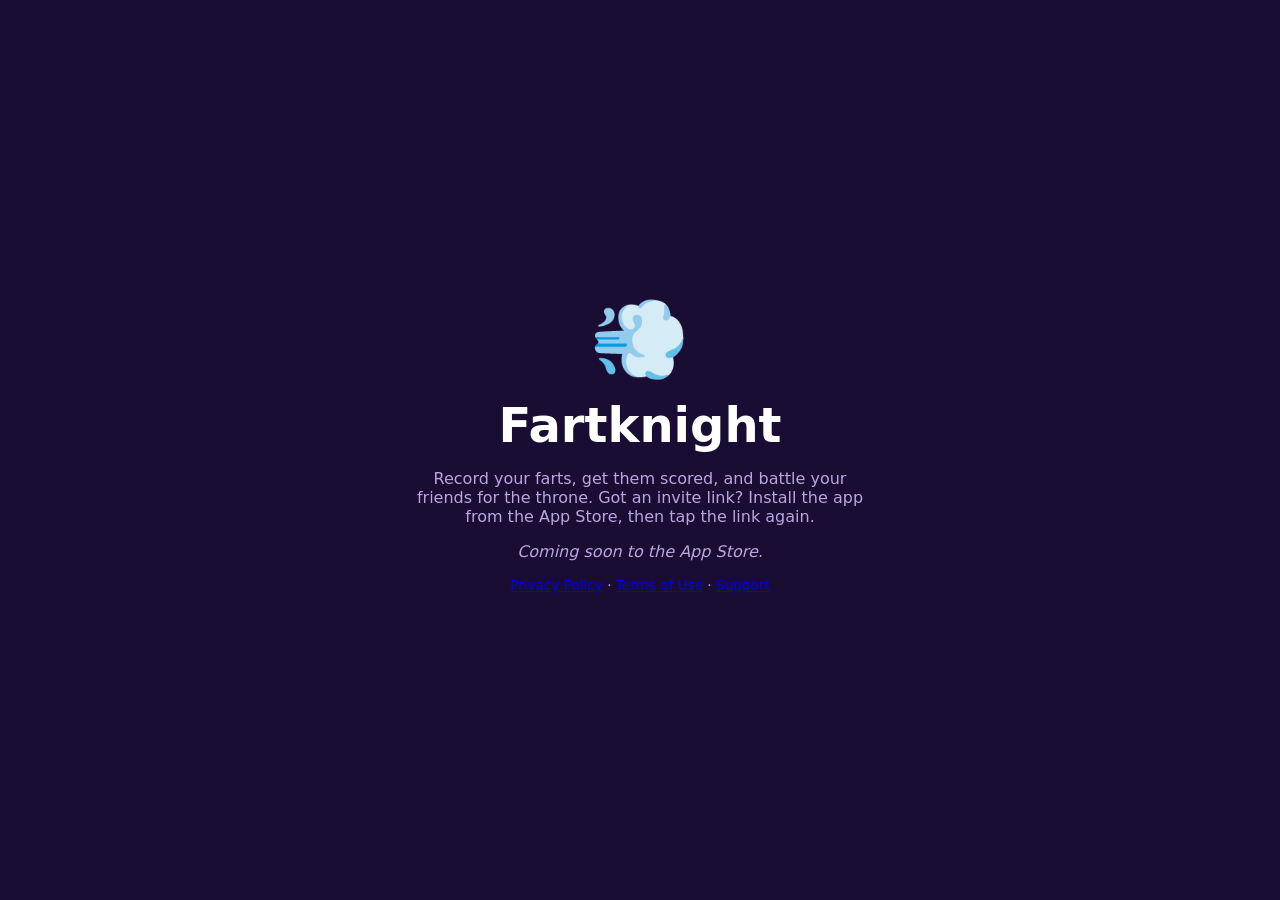
==== fartknight/index.html @ 28789a97 "feat: Fartknight app pages, AASA for universal links, invite 404 fallback - .well-known/apple-app-si" ====
<!DOCTYPE html>
<html lang="en">
<head>
  <meta charset="utf-8">
  <meta name="viewport" content="width=device-width, initial-scale=1">
  <title>Fartknight — Record. Score. Rule the Throne.</title>
  <style>
    body { font-family: -apple-system, system-ui, sans-serif; background: #1a0d33;
           color: #fff; display: grid; place-items: center; min-height: 100vh; margin: 0;
           text-align: center; }
    h1 { font-size: 3rem; margin: 0.2em; }
    p { color: #b8a6e0; max-width: 28rem; padding: 0 1rem; }
    .emoji { font-size: 5rem; }
  </style>
</head>
<body>
  <div>
    <div class="emoji">💨</div>
    <h1>Fartknight</h1>
    <p>Record your farts, get them scored, and battle your friends for the throne.
       Got an invite link? Install the app from the App Store, then tap the link again.</p>
    <p><em>Coming soon to the App Store.</em></p>
    <p style="font-size:0.85rem"><a href="/privacy.html">Privacy Policy</a> · <a href="/terms.html">Terms of Use</a> · <a href="mailto:pp@neatnet.tech">Support</a></p>
  </div>
</body>
</html>
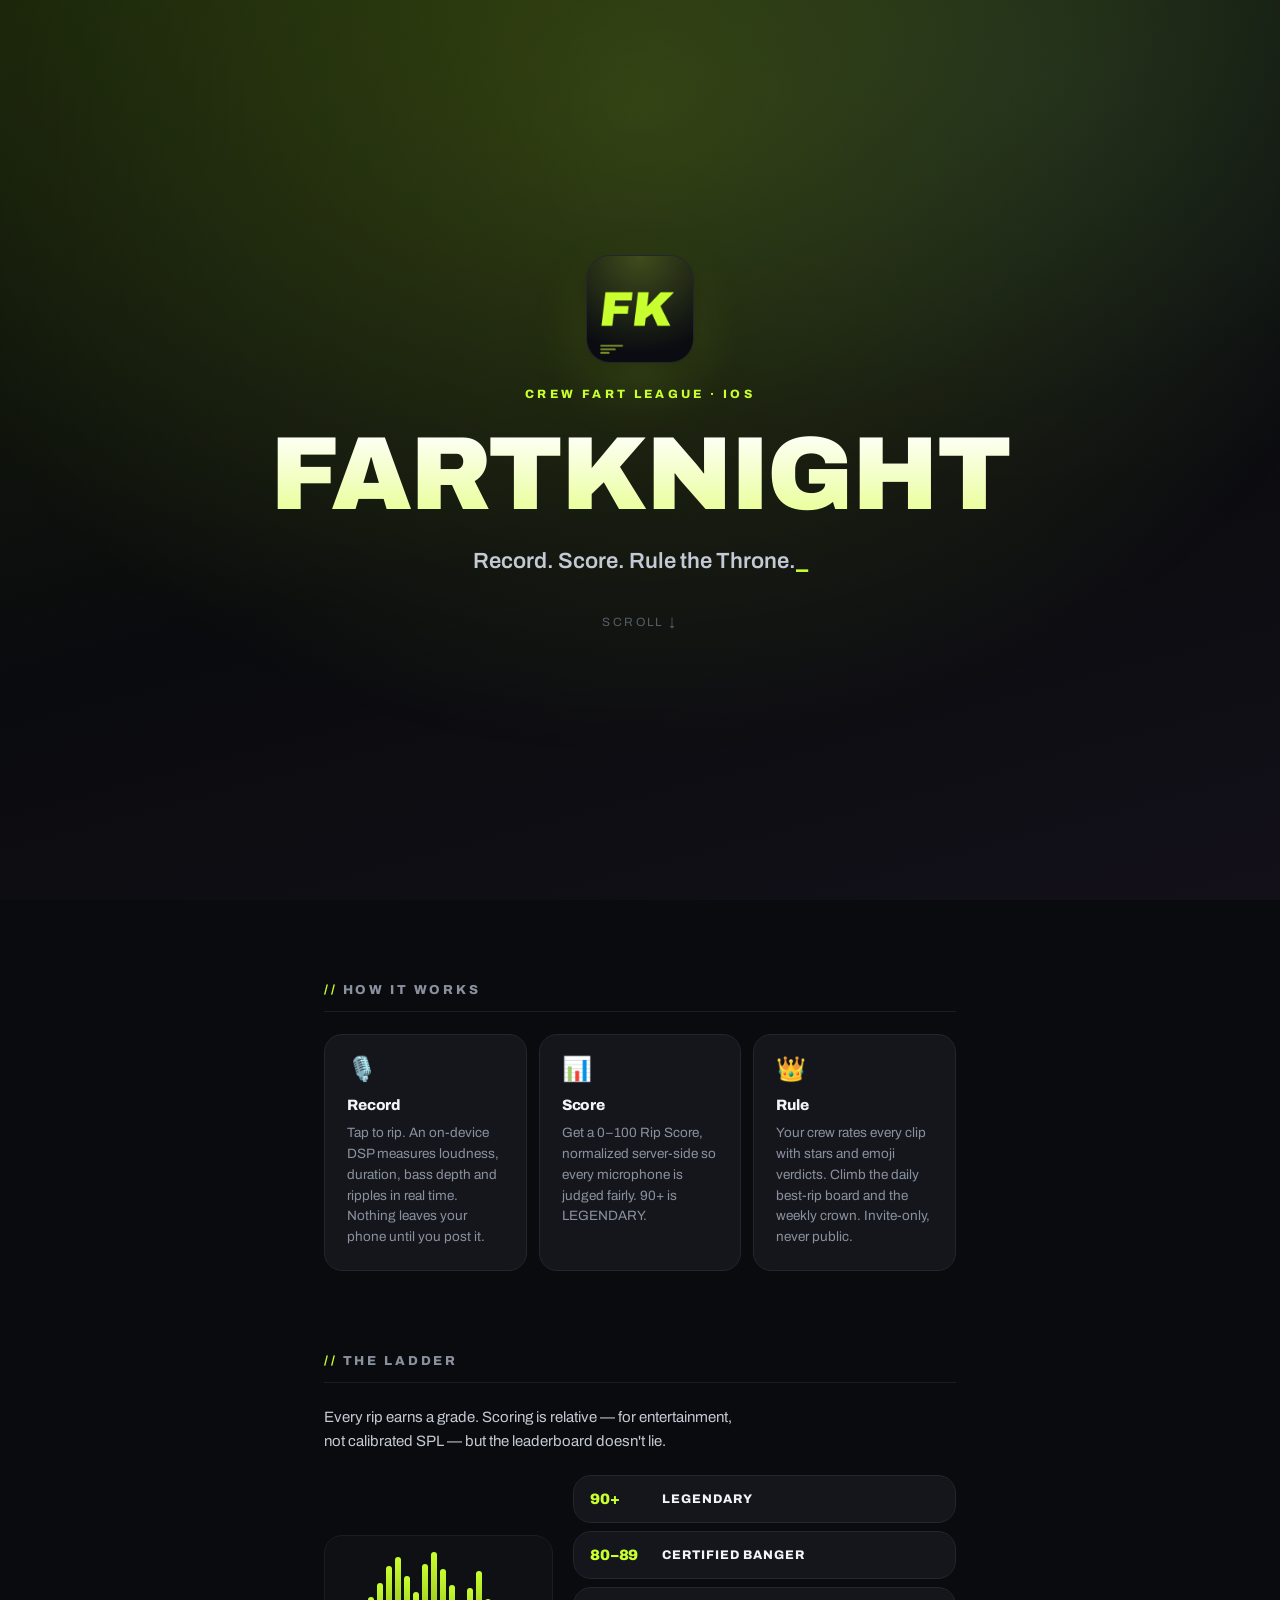
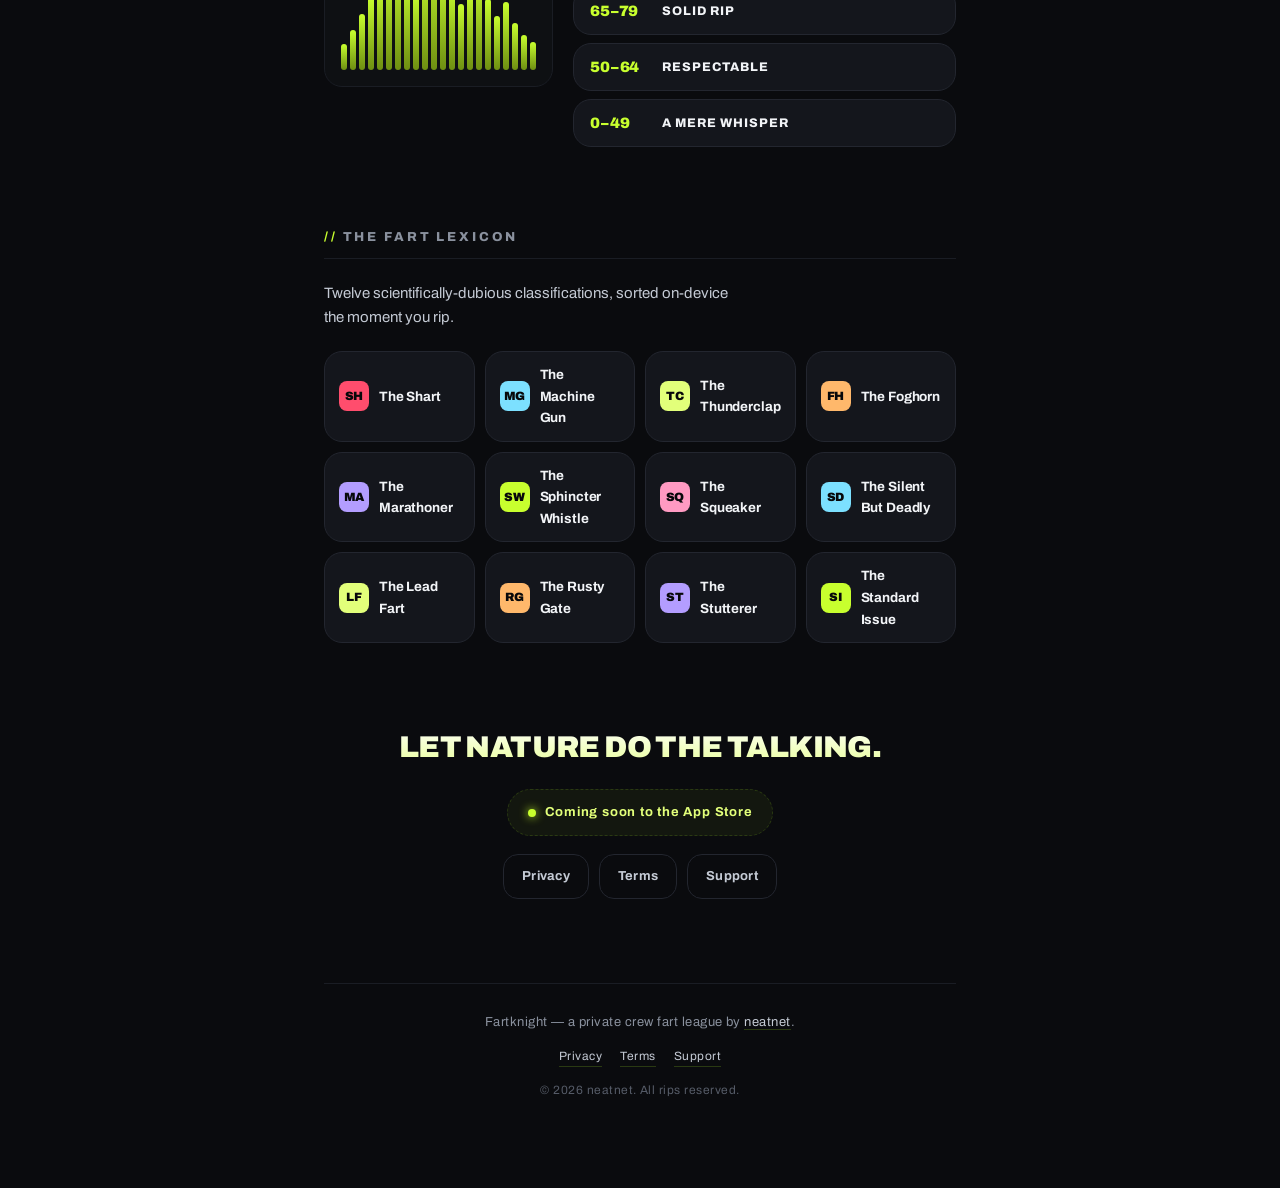
==== commit 7039efba: "feat(fartknight): shared tokens.css + elevated landing, unified legal shell - Extract design tokens " ====
--- a/fartknight/index.html
+++ b/fartknight/index.html
@@ -1,26 +1,278 @@
 <!DOCTYPE html>
 <html lang="en">
 <head>
-  <meta charset="utf-8">
-  <meta name="viewport" content="width=device-width, initial-scale=1">
-  <title>Fartknight — Record. Score. Rule the Throne.</title>
-  <style>
-    body { font-family: -apple-system, system-ui, sans-serif; background: #1a0d33;
-           color: #fff; display: grid; place-items: center; min-height: 100vh; margin: 0;
-           text-align: center; }
-    h1 { font-size: 3rem; margin: 0.2em; }
-    p { color: #b8a6e0; max-width: 28rem; padding: 0 1rem; }
-    .emoji { font-size: 5rem; }
-  </style>
+<meta charset="UTF-8" />
+<meta name="viewport" content="width=device-width, initial-scale=1.0" />
+<title>Fartknight — Record. Score. Rule the Throne.</title>
+<meta name="description" content="Fartknight — the crew fart league. Record it, score it, rule the throne. On-device DSP scoring, private crews, daily leaderboards. A neatnet app." />
+<link rel="canonical" href="https://neatnettech.github.io/fartknight/" />
+<meta property="og:title" content="Fartknight — Record. Score. Rule the Throne." />
+<meta property="og:description" content="The crew fart league. Private crews rate your clips while an on-device DSP + server scoring engine ranks the daily leaderboard." />
+<meta property="og:image" content="https://neatnettech.github.io/fartknight-icon.png" />
+<meta property="og:url" content="https://neatnettech.github.io/fartknight/" />
+<meta property="og:type" content="website" />
+<meta name="twitter:card" content="summary_large_image" />
+<meta name="twitter:title" content="Fartknight — Record. Score. Rule the Throne." />
+<meta name="twitter:description" content="The crew fart league. On-device DSP scoring, private crews, daily leaderboards. A neatnet app." />
+<meta name="twitter:image" content="https://neatnettech.github.io/fartknight-icon.png" />
+<link rel="preconnect" href="https://fonts.googleapis.com" />
+<link rel="preconnect" href="https://fonts.gstatic.com" crossorigin />
+<link href="https://fonts.googleapis.com/css2?family=Archivo:wght@400;500;600;700;800;900&display=swap" rel="stylesheet" />
+<link rel="stylesheet" href="tokens.css" />
+<link rel="icon" href="data:image/svg+xml,%3Csvg xmlns='http://www.w3.org/2000/svg' viewBox='0 0 100 100'%3E%3Crect width='100' height='100' rx='22' fill='%230A0B0E'/%3E%3Crect x='30' y='30' width='13' height='13' rx='2' fill='%23C8FF2E'/%3E%3Crect x='45' y='30' width='13' height='13' rx='2' fill='%23F2F4F7'/%3E%3Crect x='30' y='45' width='13' height='13' rx='2' fill='%23F2F4F7'/%3E%3Crect x='45' y='45' width='13' height='13' rx='2' fill='%23C8FF2E'/%3E%3Crect x='60' y='45' width='13' height='13' rx='2' fill='%23F2F4F7'/%3E%3C/svg%3E" />
+<link rel="apple-touch-icon" href="../fartknight-icon.png" />
+<style>
+  /* tokens, base reset, body backdrop, .glow, .kicker → tokens.css */
+  .wrap { position: relative; z-index: 1; max-width: 680px; margin: 0 auto; padding: 0 24px 88px; }
+
+  /* ── hero ── */
+  header {
+    min-height: 100vh;
+    display: flex; flex-direction: column;
+    align-items: center; justify-content: center;
+    text-align: center; gap: 22px; padding: 64px 0;
+  }
+  .appicon {
+    width: 108px; height: 108px; border-radius: 24px; display: block;
+    border: 1px solid var(--border);
+    box-shadow: 0 24px 70px -22px rgba(200,255,46,.35), 0 8px 24px -8px rgba(0,0,0,.6);
+  }
+  header .kicker { letter-spacing: .28em; }
+  h1 {
+    font-family: var(--sans); font-weight: 900;
+    font-size: clamp(48px, 13vw, 104px); letter-spacing: -.02em;
+    margin: 0; line-height: .92; text-transform: uppercase;
+    background: linear-gradient(180deg, #FFFFFF 0%, #E2FF7A 120%);
+    -webkit-background-clip: text; background-clip: text; color: transparent;
+  }
+  .tagline { color: var(--text-secondary); font-size: clamp(16px, 4.4vw, 22px); font-weight: 600; margin: 0; }
+  .cursor { color: var(--lime); animation: blink 1.1s steps(1) infinite; font-weight: 900; }
+  @keyframes blink { 50% { opacity: 0; } }
+  .scroll-hint {
+    color: var(--faint); font-size: 12px; letter-spacing: .2em; text-transform: uppercase;
+    margin-top: 12px; animation: bob 1.8s ease-in-out infinite;
+  }
+  @keyframes bob { 0%,100% { transform: translateY(0); } 50% { transform: translateY(6px); } }
+
+  /* ── sections ── */
+  section { margin-top: 80px; }
+  h2 {
+    font-size: 13px; color: var(--muted); font-weight: 800;
+    letter-spacing: .22em; text-transform: uppercase;
+    margin: 0 0 22px; padding-bottom: 10px; border-bottom: 1px solid var(--border-subtle);
+  }
+  h2 .pct { color: var(--lime); }
+  .lead { color: var(--text-secondary); font-size: 15px; line-height: 1.6; margin: 0 0 22px; max-width: 46ch; }
+
+  /* ── feature cards ── */
+  .features { display: grid; gap: 12px; grid-template-columns: repeat(auto-fit, minmax(200px, 1fr)); }
+  .feature {
+    position: relative; border-radius: 18px; padding: 22px;
+    background: var(--surface); border: 1px solid var(--border); overflow: hidden;
+    transition: transform .2s, border-color .2s, box-shadow .2s;
+  }
+  .feature::before {
+    content: ""; position: absolute; inset: 0; pointer-events: none;
+    background: linear-gradient(160deg, rgba(200,255,46,.08), rgba(200,255,46,.01));
+    opacity: 0; transition: opacity .2s;
+  }
+  .feature:hover { transform: translateY(-3px); border-color: var(--border-lime); box-shadow: 0 18px 44px -20px rgba(200,255,46,.4); }
+  .feature:hover::before { opacity: 1; }
+  .feature .ico { font-size: 24px; line-height: 1; margin-bottom: 12px; display: block; position: relative; }
+  .feature b { display: block; font-size: 15px; font-weight: 800; color: var(--text); margin-bottom: 6px; letter-spacing: -.01em; position: relative; }
+  .feature p { margin: 0; font-size: 13.5px; color: var(--muted); line-height: 1.55; position: relative; }
+
+  /* ── the ladder (grades + score gauge) ── */
+  .ladder { display: grid; gap: 20px; grid-template-columns: auto 1fr; align-items: center; }
+  @media (max-width: 560px) { .ladder { grid-template-columns: 1fr; } }
+  .gauge {
+    display: flex; align-items: flex-end; gap: 3px; height: 152px; padding: 16px;
+    border-radius: var(--r-card); background: var(--surface-sunken); border: 1px solid var(--border-subtle);
+  }
+  .gauge i {
+    width: 6px; border-radius: 3px; background: linear-gradient(to top, #6E8F12, #C8FF2E);
+    height: 6px; transition: height .7s cubic-bezier(.2,.7,.2,1);
+  }
+  .reveal.in .gauge i { height: var(--h, 40%); }
+  .grades { list-style: none; margin: 0; padding: 0; display: flex; flex-direction: column; gap: 8px; }
+  .grade {
+    display: flex; align-items: center; gap: 14px; padding: 11px 16px;
+    border-radius: var(--r-card); background: var(--surface); border: 1px solid var(--border);
+  }
+  .g-range { font-weight: 900; font-size: 15px; color: var(--lime); min-width: 58px; letter-spacing: -.01em; }
+  .g-label { font-weight: 800; font-size: 12.5px; color: var(--text); text-transform: uppercase; letter-spacing: .08em; }
+
+  /* ── fart lexicon ── */
+  .lex { display: grid; gap: 10px; grid-template-columns: repeat(auto-fit, minmax(150px, 1fr)); }
+  .lex-card {
+    position: relative; display: flex; align-items: center; gap: 10px; padding: 12px 14px;
+    border-radius: var(--r-card); background: var(--surface); border: 1px solid var(--border); overflow: hidden;
+    transition: transform .2s, border-color .2s, box-shadow .2s;
+  }
+  .lex-card:hover { transform: translateY(-3px); border-color: var(--border-lime); box-shadow: 0 18px 44px -20px rgba(200,255,46,.4); }
+  .lex-badge {
+    flex: 0 0 auto; width: 30px; height: 30px; border-radius: 8px; display: grid; place-items: center;
+    font-weight: 900; font-size: 12px; color: var(--bg-deep); letter-spacing: -.02em;
+  }
+  .lex-name { font-size: 13.5px; font-weight: 700; color: var(--text); letter-spacing: -.01em; }
+
+  /* ── CTA / links ── */
+  .cta { margin-top: 28px; display: flex; flex-direction: column; align-items: center; gap: 18px; text-align: center; }
+  .cta-tagline { font-size: clamp(20px, 6vw, 30px); font-weight: 900; letter-spacing: -.02em; text-transform: uppercase; margin: 0;
+    background: linear-gradient(180deg, #FFFFFF 0%, #E2FF7A 120%); -webkit-background-clip: text; background-clip: text; color: transparent; }
+  .badge {
+    display: inline-flex; align-items: center; gap: 9px; padding: 12px 20px; border-radius: 999px;
+    border: 1px dashed var(--border-lime); color: var(--lime-soft);
+    font-size: 13px; font-weight: 700; letter-spacing: .06em;
+    background: rgba(200,255,46,.05);
+  }
+  .badge .dot { width: 8px; height: 8px; border-radius: 50%; background: var(--lime); box-shadow: 0 0 10px var(--lime); }
+  .links { display: flex; gap: 10px; flex-wrap: wrap; justify-content: center; }
+  .btn {
+    display: inline-flex; align-items: center; gap: 8px; padding: 11px 18px; border-radius: 15px;
+    border: 1px solid var(--border); color: var(--text-secondary); text-decoration: none;
+    font-size: 13px; font-weight: 700; letter-spacing: .02em;
+    transition: border-color .2s, color .2s, box-shadow .2s, background .2s;
+  }
+  .btn:hover { border-color: var(--bcol, var(--lime)); color: var(--bcol, var(--lime)); box-shadow: 0 0 18px -3px var(--bcol, var(--lime)); }
+
+  /* ── footer ── */
+  footer { margin-top: 84px; text-align: center; color: var(--faint); font-size: 12px; letter-spacing: .04em; }
+  footer a { color: var(--text-secondary); text-decoration: none; border-bottom: 1px solid var(--border-lime); }
+  footer a:hover { color: var(--lime); border-color: var(--lime); }
+  .site-footer { display: flex; flex-direction: column; align-items: center; gap: 14px; padding-top: 28px; border-top: 1px solid var(--border-subtle); }
+  .foot-brand { margin: 0; color: var(--muted); font-size: 13px; }
+  .foot-links { display: flex; gap: 18px; flex-wrap: wrap; justify-content: center; }
+  .foot-copy { margin: 0; }
+
+  /* ── scroll-reveal ── */
+  .reveal { opacity: 0; transform: translateY(14px); transition: opacity .5s ease, transform .5s ease; }
+  .reveal.in { opacity: 1; transform: none; }
+
+  @media (prefers-reduced-motion: reduce) {
+    .scroll-hint, .cursor { animation: none; }
+    .reveal { opacity: 1; transform: none; transition: none; }
+    .gauge i { height: var(--h, 40%); transition: none; }
+  }
+</style>
 </head>
 <body>
-  <div>
-    <div class="emoji">💨</div>
+<div class="glow" aria-hidden="true"></div>
+
+<div class="wrap">
+  <header>
+    <img class="appicon" src="../fartknight-icon.png" alt="Fartknight app icon" width="108" height="108" />
+    <p class="kicker">crew fart league · iOS</p>
     <h1>Fartknight</h1>
-    <p>Record your farts, get them scored, and battle your friends for the throne.
-       Got an invite link? Install the app from the App Store, then tap the link again.</p>
-    <p><em>Coming soon to the App Store.</em></p>
-    <p style="font-size:0.85rem"><a href="/privacy.html">Privacy Policy</a> · <a href="/terms.html">Terms of Use</a> · <a href="mailto:pp@neatnet.tech">Support</a></p>
-  </div>
+    <p class="tagline">Record. Score. Rule the Throne.<span class="cursor">_</span></p>
+    <p class="scroll-hint">scroll ↓</p>
+  </header>
+
+  <section id="how" class="reveal">
+    <h2><span class="pct">//</span> how it works</h2>
+    <div class="features">
+      <div class="feature">
+        <span class="ico" aria-hidden="true">🎙️</span>
+        <b>Record</b>
+        <p>Tap to rip. An on-device DSP measures loudness, duration, bass depth and ripples in real time. Nothing leaves your phone until you post it.</p>
+      </div>
+      <div class="feature">
+        <span class="ico" aria-hidden="true">📊</span>
+        <b>Score</b>
+        <p>Get a 0–100 Rip Score, normalized server-side so every microphone is judged fairly. 90+ is LEGENDARY.</p>
+      </div>
+      <div class="feature">
+        <span class="ico" aria-hidden="true">👑</span>
+        <b>Rule</b>
+        <p>Your crew rates every clip with stars and emoji verdicts. Climb the daily best-rip board and the weekly crown. Invite-only, never public.</p>
+      </div>
+    </div>
+  </section>
+
+  <section id="grades" class="reveal">
+    <h2><span class="pct">//</span> the ladder</h2>
+    <p class="lead">Every rip earns a grade. Scoring is relative — for entertainment, not calibrated SPL — but the leaderboard doesn't lie.</p>
+    <div class="ladder">
+      <div class="gauge" aria-hidden="true">
+        <i style="--h:22%"></i><i style="--h:34%"></i><i style="--h:48%"></i><i style="--h:62%"></i>
+        <i style="--h:74%"></i><i style="--h:88%"></i><i style="--h:96%"></i><i style="--h:80%"></i>
+        <i style="--h:66%"></i><i style="--h:90%"></i><i style="--h:100%"></i><i style="--h:86%"></i>
+        <i style="--h:72%"></i><i style="--h:56%"></i><i style="--h:70%"></i><i style="--h:84%"></i>
+        <i style="--h:60%"></i><i style="--h:46%"></i><i style="--h:58%"></i><i style="--h:40%"></i>
+        <i style="--h:30%"></i><i style="--h:24%"></i>
+      </div>
+      <ul class="grades">
+        <li class="grade"><span class="g-range">90+</span><span class="g-label">Legendary</span></li>
+        <li class="grade"><span class="g-range">80–89</span><span class="g-label">Certified Banger</span></li>
+        <li class="grade"><span class="g-range">65–79</span><span class="g-label">Solid Rip</span></li>
+        <li class="grade"><span class="g-range">50–64</span><span class="g-label">Respectable</span></li>
+        <li class="grade"><span class="g-range">0–49</span><span class="g-label">A Mere Whisper</span></li>
+      </ul>
+    </div>
+  </section>
+
+  <section id="lexicon" class="reveal">
+    <h2><span class="pct">//</span> the fart lexicon</h2>
+    <p class="lead">Twelve scientifically-dubious classifications, sorted on-device the moment you rip.</p>
+    <div class="lex">
+      <div class="lex-card"><span class="lex-badge" style="background:var(--red)">SH</span><span class="lex-name">The Shart</span></div>
+      <div class="lex-card"><span class="lex-badge" style="background:var(--av-2)">MG</span><span class="lex-name">The Machine Gun</span></div>
+      <div class="lex-card"><span class="lex-badge" style="background:var(--av-4)">TC</span><span class="lex-name">The Thunderclap</span></div>
+      <div class="lex-card"><span class="lex-badge" style="background:var(--av-5)">FH</span><span class="lex-name">The Foghorn</span></div>
+      <div class="lex-card"><span class="lex-badge" style="background:var(--av-6)">MA</span><span class="lex-name">The Marathoner</span></div>
+      <div class="lex-card"><span class="lex-badge" style="background:var(--av-1)">SW</span><span class="lex-name">The Sphincter Whistle</span></div>
+      <div class="lex-card"><span class="lex-badge" style="background:var(--av-3)">SQ</span><span class="lex-name">The Squeaker</span></div>
+      <div class="lex-card"><span class="lex-badge" style="background:var(--av-2)">SD</span><span class="lex-name">The Silent But Deadly</span></div>
+      <div class="lex-card"><span class="lex-badge" style="background:var(--av-4)">LF</span><span class="lex-name">The Lead Fart</span></div>
+      <div class="lex-card"><span class="lex-badge" style="background:var(--av-5)">RG</span><span class="lex-name">The Rusty Gate</span></div>
+      <div class="lex-card"><span class="lex-badge" style="background:var(--av-6)">ST</span><span class="lex-name">The Stutterer</span></div>
+      <div class="lex-card"><span class="lex-badge" style="background:var(--av-1)">SI</span><span class="lex-name">The Standard Issue</span></div>
+    </div>
+  </section>
+
+  <section class="reveal">
+    <div class="cta">
+      <p class="cta-tagline">Let nature do the talking.</p>
+      <span class="badge"><span class="dot"></span> Coming soon to the App Store</span>
+      <div class="links">
+        <a class="btn" href="privacy.html" style="--bcol:#C8FF2E">Privacy</a>
+        <a class="btn" href="terms.html" style="--bcol:#7CE0FF">Terms</a>
+        <a class="btn" href="mailto:pp@neatnet.tech" style="--bcol:#E2FF7A">Support</a>
+      </div>
+    </div>
+  </section>
+
+  <footer class="site-footer">
+    <p class="foot-brand">Fartknight — a private crew fart league by <a href="/">neatnet</a>.</p>
+    <nav class="foot-links" aria-label="Footer">
+      <a href="privacy.html">Privacy</a>
+      <a href="terms.html">Terms</a>
+      <a href="mailto:pp@neatnet.tech">Support</a>
+    </nav>
+    <p class="foot-copy">© <span id="year">2026</span> neatnet. All rips reserved.</p>
+  </footer>
+</div>
+
+<script>
+  document.getElementById('year').textContent = new Date().getFullYear();
+
+  (function () {
+    var reveals = document.querySelectorAll('.reveal');
+    var reduce = window.matchMedia('(prefers-reduced-motion: reduce)').matches;
+    if (reduce || !('IntersectionObserver' in window)) {
+      reveals.forEach(function (el) { el.classList.add('in'); });
+      return;
+    }
+    var io = new IntersectionObserver(function (entries) {
+      entries.forEach(function (entry) {
+        if (entry.isIntersecting) {
+          entry.target.classList.add('in');
+          io.unobserve(entry.target);
+        }
+      });
+    }, { rootMargin: '0px 0px -10% 0px', threshold: 0.15 });
+    reveals.forEach(function (el) { io.observe(el); });
+  })();
+</script>
 </body>
 </html>
--- a/fartknight/tokens.css
+++ b/fartknight/tokens.css
@@ -0,0 +1,66 @@
+/* fartknight/tokens.css — shared design tokens + base shell.
+   Source of truth: Theme.swift (FK enum) + app prototype. Dark only. */
+:root {
+  /* surfaces */
+  --bg: #0A0B0E;
+  --bg-deep: #07080A;
+  --surface: #14161C;
+  --surface-sunken: #0E1013;
+  /* borders */
+  --border: #23262F;
+  --border-subtle: #1A1D24;
+  --border-lime: #2A3A12;
+  /* brand */
+  --lime: #C8FF2E;
+  --lime-soft: #E2FF7A;
+  --cyan: #7CE0FF;
+  --red: #FF4D6D;
+  /* text */
+  --text: #F2F4F7;
+  --text-secondary: #C4CAD4;
+  --muted: #8A919E;
+  --faint: #565C68;
+  /* component accents */
+  --wave-idle: #3A4152;
+  --star-off: #2E3138;
+  /* deterministic avatar palette */
+  --av-1: #C8FF2E; --av-2: #7CE0FF; --av-3: #FF9AC2;
+  --av-4: #E2FF7A; --av-5: #FFB86B; --av-6: #B39DFF;
+  /* type */
+  --sans: "Archivo", -apple-system, BlinkMacSystemFont, system-ui, sans-serif;
+  /* radii */
+  --r-card: 18px; --r-btn: 15px; --r-avatar: 14px; --r-pill: 999px;
+}
+
+* { box-sizing: border-box; }
+html { scroll-behavior: smooth; }
+html, body { margin: 0; padding: 0; }
+
+body {
+  background: var(--bg);
+  color: var(--text);
+  font: 16px/1.6 var(--sans);
+  -webkit-font-smoothing: antialiased;
+  overflow-x: hidden;
+  /* app backdrop — linear-gradient(165deg, #17210A, #0A0B0E, #131019) */
+  background-image: linear-gradient(165deg, #17210A 0%, #0A0B0E 55%, #131019 100%);
+  background-attachment: fixed;
+}
+
+/* lime ambient glow — fixed, full-bleed, non-interactive */
+.glow {
+  position: fixed; inset: 0; z-index: 0; pointer-events: none;
+  background:
+    radial-gradient(1250px 1050px at 50% 12%, rgba(200,255,46,.18), transparent 62%),
+    radial-gradient(900px 700px at 82% 8%, rgba(124,224,255,.06), transparent 60%);
+}
+
+/* one true kicker (hero overrides letter-spacing locally) */
+.kicker {
+  color: var(--lime); font-size: 12px; font-weight: 800;
+  letter-spacing: .24em; text-transform: uppercase; margin: 0;
+}
+
+@media (prefers-reduced-motion: reduce) {
+  html { scroll-behavior: auto; }
+}
